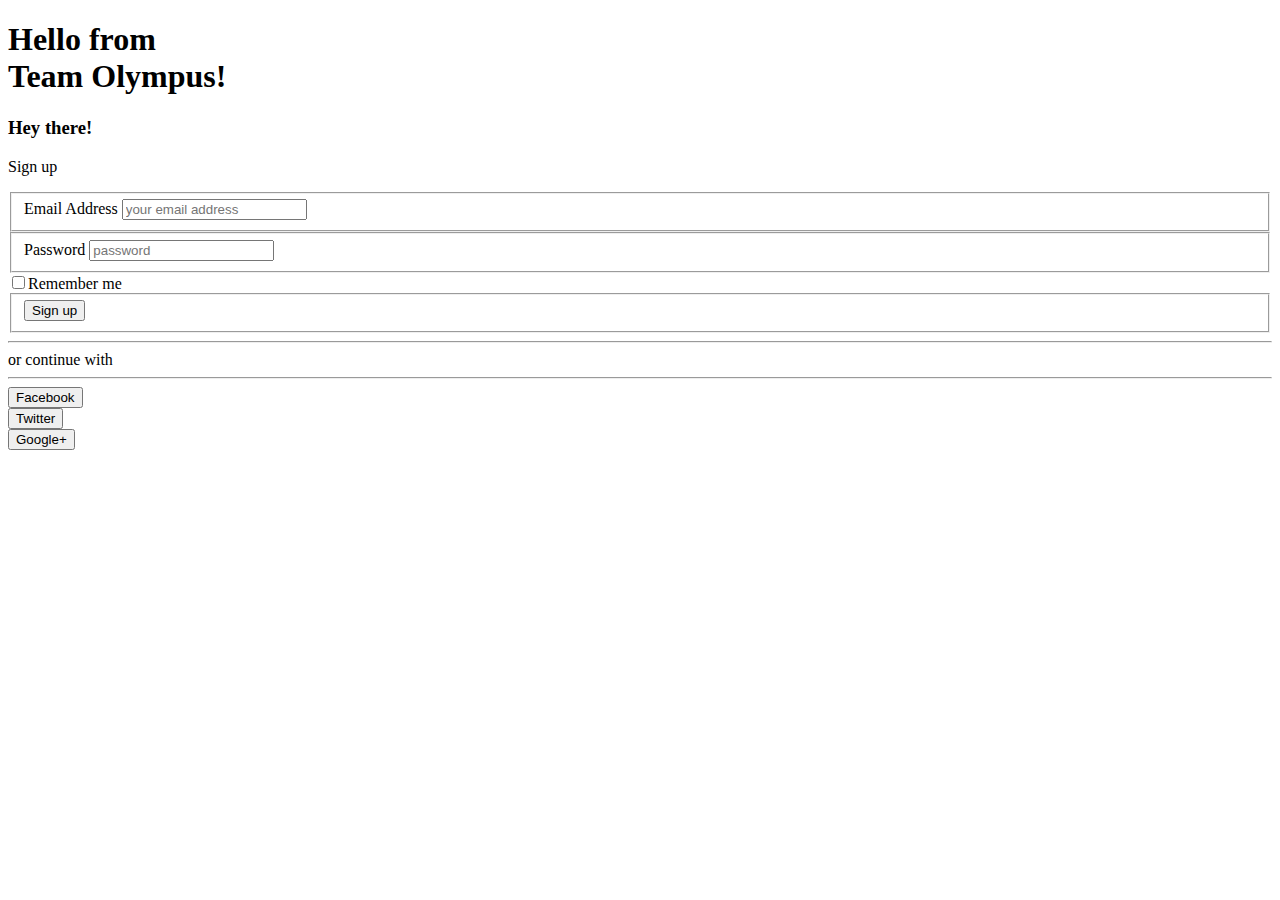
==== Registration.html @ c54a9e3f "Add files via upload" ====
<!DOCTYPE html>

<html lang="en-US">
  <head>
      <meta charset="utf-8">
      <title>Team Olympus</title>
      <link rel="stylesheet" href="css/reset.css">
      <link rel="stylesheet" href="css/Index.css">
      <link href="https://fonts.googleapis.com/css?family=Chilanka|Montserrat|Quicksand&display=swap" rel="stylesheet">
  </head>

  <body>
    <div class="left">
          <h1>
              Hello from<br/>Team Olympus!
          </h1>
    </div>

    <section class="main-section">
          <div class="welcome">
              <h3>Hey there!</h3>
              <p>Sign up</p>
          </div>

        <article>
            <form action="/" class="Sign in" id="log in">
                <fieldset class="main-email">
                    <label for="Sign in email">Email Address</label>
                    <input class="email"
                           id="email"
                           type="email"
                           placeholder="your email address"
                           required
                           data-content="An email address is required" />
                </fieldset>

                <fieldset class="main-password">
                  <label for="Sign in password">Password</label>
                          <input class="password"
                          name= "password"
                          type="password"
                          placeholder="password"
                          required
                          minlength="6"
                          data-content="A password is required. The password must be a series of alpha-numeric characters only."
                          data-role="validate"/>
                </fieldset>

                <div class="check">
                    <label>
                      <input
                      name="checkbox"
                      type="checkbox"/>Remember me
                    </label>
                </div>

                <fieldset class="main-submit">
                    <input class="submit"
                           id="email"
                           type="submit"
                           value="Sign up"/>
                </fieldset>
            </form>
        </article>
            <div class="or">
                    <hr class="bar"/>
                    <span>or continue with</span>
                    <hr class="bar"/>
            </div>

            <div class="container">
                <div class="facebook">
                    <a href="">
                        <button>Facebook</button>
                    </a>
                </div>

                <div class="twitter">
                    <a href="">
                        <button>Twitter</button>
                    </a>
                </div>

                <div class="google">
                    <a href="">
                        <button>Google+</button>
                    </a>
                </div>
            </div>


    </section>
  </body>
</html>
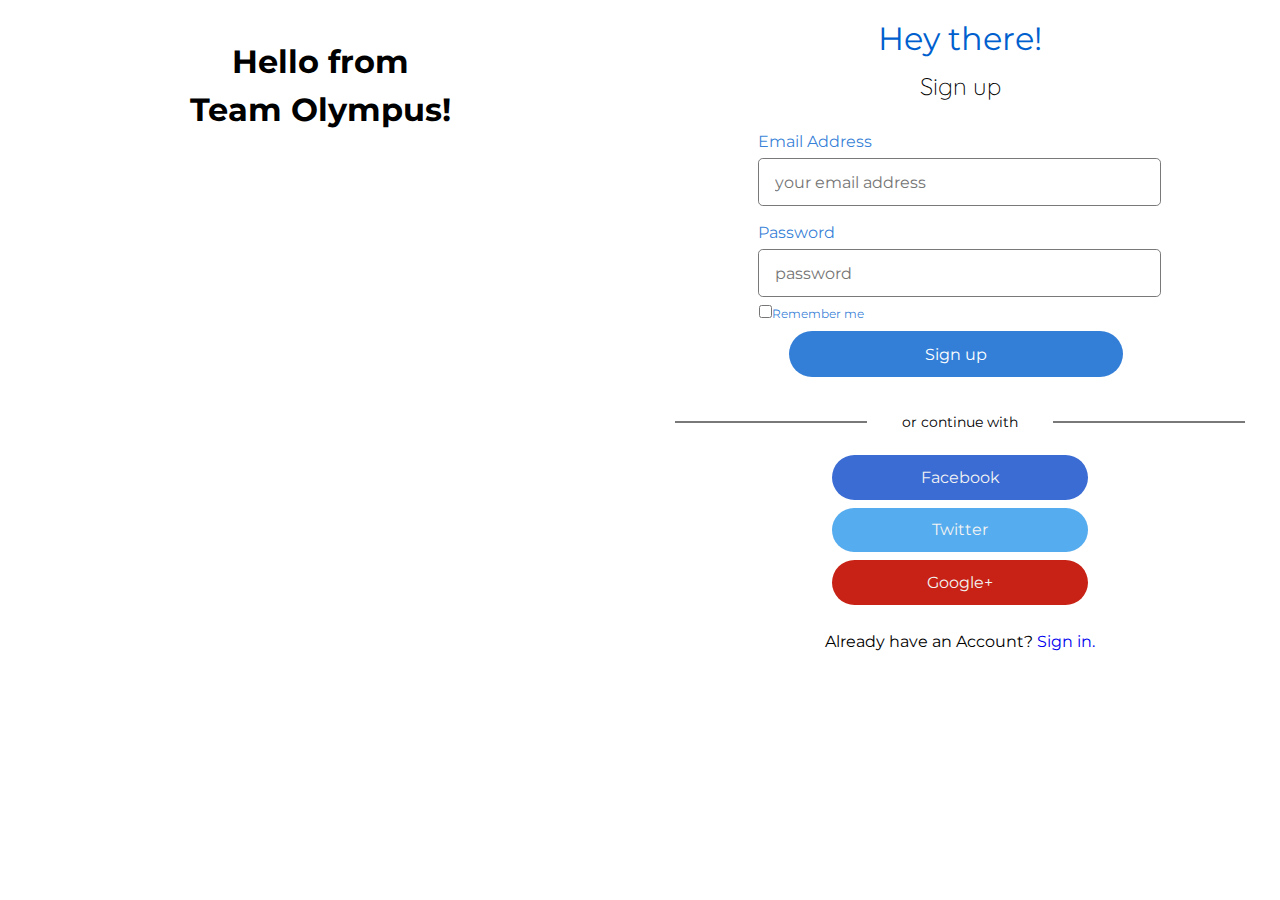
==== commit 85d84a16: "improved responsiveness" ====
--- a/Registration.html
+++ b/Registration.html
@@ -1,94 +1,100 @@
-<!DOCTYPE html>
-
-<html lang="en-US">
-  <head>
-      <meta charset="utf-8">
-      <title>Team Olympus</title>
-      <link rel="stylesheet" href="css/reset.css">
-      <link rel="stylesheet" href="css/Index.css">
-      <link href="https://fonts.googleapis.com/css?family=Chilanka|Montserrat|Quicksand&display=swap" rel="stylesheet">
-  </head>
-
-  <body>
-    <div class="left">
-          <h1>
-              Hello from<br/>Team Olympus!
-          </h1>
-    </div>
-
-    <section class="main-section">
-          <div class="welcome">
-              <h3>Hey there!</h3>
-              <p>Sign up</p>
-          </div>
-
-        <article>
-            <form action="/" class="Sign in" id="log in">
-                <fieldset class="main-email">
-                    <label for="Sign in email">Email Address</label>
-                    <input class="email"
-                           id="email"
-                           type="email"
-                           placeholder="your email address"
-                           required
-                           data-content="An email address is required" />
-                </fieldset>
-
-                <fieldset class="main-password">
-                  <label for="Sign in password">Password</label>
-                          <input class="password"
-                          name= "password"
-                          type="password"
-                          placeholder="password"
-                          required
-                          minlength="6"
-                          data-content="A password is required. The password must be a series of alpha-numeric characters only."
-                          data-role="validate"/>
-                </fieldset>
-
-                <div class="check">
-                    <label>
-                      <input
-                      name="checkbox"
-                      type="checkbox"/>Remember me
-                    </label>
-                </div>
-
-                <fieldset class="main-submit">
-                    <input class="submit"
-                           id="email"
-                           type="submit"
-                           value="Sign up"/>
-                </fieldset>
-            </form>
-        </article>
-            <div class="or">
-                    <hr class="bar"/>
-                    <span>or continue with</span>
-                    <hr class="bar"/>
-            </div>
-
-            <div class="container">
-                <div class="facebook">
-                    <a href="">
-                        <button>Facebook</button>
-                    </a>
-                </div>
-
-                <div class="twitter">
-                    <a href="">
-                        <button>Twitter</button>
-                    </a>
-                </div>
-
-                <div class="google">
-                    <a href="">
-                        <button>Google+</button>
-                    </a>
-                </div>
-            </div>
-
-
-    </section>
-  </body>
-</html>
+<!DOCTYPE html>
+
+<html lang="en-US">
+  <head>
+      <meta charset="utf-8">
+      <title>Team Olympus</title>
+      <link rel="stylesheet" href="css/reset.css">
+      <link rel="stylesheet" href="css/Index.css">
+      <link href="https://fonts.googleapis.com/css?family=Chilanka|Montserrat|Quicksand&display=swap" rel="stylesheet">
+  </head>
+
+  <body>
+    <div class="left">
+          <h1>
+              Hello from<br/>Team Olympus!
+          </h1>
+    </div>
+
+    <section class="main-section">
+          <div class="welcome">
+              <h3>Hey there!</h3>
+              <p>Sign up</p>
+          </div>
+
+        <article>
+            <form action="/" class="Sign in" id="log in">
+                <fieldset class="main-email">
+                    <label for="Sign in email">Email Address</label>
+                    <input class="email"
+                           id="email"
+                           type="email"
+                           placeholder="your email address"
+                           required
+                           data-content="An email address is required" />
+                </fieldset>
+
+                <fieldset class="main-password">
+                  <label for="Sign in password">Password</label>
+                          <input class="password"
+                          name= "password"
+                          type="password"
+                          placeholder="password"
+                          required
+                          minlength="6"
+                          data-content="A password is required. The password must be a series of alpha-numeric characters only."
+                          data-role="validate"/>
+                </fieldset>
+
+                <div class="check">
+                    <label>
+                      <input
+                      name="checkbox"
+                      type="checkbox"/>Remember me
+                    </label>
+                </div>
+
+                <fieldset class="main-submit">
+                    <input class="submit"
+                           id="email"
+                           type="submit"
+                           value="Sign up"/>
+                </fieldset>
+            </form>
+        </article>
+            <div class="or">
+                    <hr class="bar"/>
+                    <span>or continue with</span>
+                    <hr class="bar"/>
+            </div>
+
+            <div class="container">
+                <div class="facebook">
+                    <a href="">
+                        <button>Facebook</button>
+                    </a>
+                </div>
+
+                <div class="twitter">
+                    <a href="">
+                        <button>Twitter</button>
+                    </a>
+                </div>
+
+                <div class="google">
+                    <a href="">
+                        <button>Google+</button>
+                    </a>
+                </div>
+            </div>
+
+            <div class="new">
+                  <span>Already have an Account?<span>
+                  <a href="Index.html"><span>Sign in.</span>
+                  </a>
+            </div>
+
+
+    </section>
+  </body>
+</html>
--- a/css/Index.css
+++ b/css/Index.css
@@ -0,0 +1,334 @@
+* {
+ font-family: 'Montserrat', sans-serif;
+}
+
+.left {
+  background-image: url(https://res.cloudinary.com/kai123/image/upload/v1568848018/HNG/HNG_task1_z4pzu9.png);
+  background-size: cover;
+  background-position: center center;
+  background-repeat: no-repeat;
+  padding: 3%;
+  text-align: center;
+  float: left;
+  height: 100vh;
+  width: 50%;
+}
+
+.left h1 {
+  font-size: 200%;
+  font-weight: bold;
+  line-height: 1.5em;
+}
+
+.main-section {
+  width: 50%;
+  float: right;
+  height: 100vh;
+}
+
+.welcome {
+  padding: 2%;
+}
+
+.main-section div h3 {
+  font-weight: auto;
+  font-size: 200%;
+  font-family: 'Montserrat', cursive;
+  color: #005FCE;
+  text-align: center;
+  padding: 1%;
+}
+
+.main-section div p {
+  font-family: 'Quicksand', sans-serif;
+  font-size: 150%;
+  text-align: center;
+  font-weight: lighter;
+  padding: 0.3em 0 0 0;
+}
+
+.main-section article {
+  padding: 1% 1% 1% 12%;
+}
+
+.main-section fieldset {
+  border: none;
+  padding: 1% 7% 1% 7%;
+  text-decoration: none;
+}
+
+.main-section label {
+  display: block;
+  line-height: 2em;
+  color: #005FCE;
+  color: rgba(0, 95, 206, 0.8);
+}
+
+.main-section fieldset:last-child {
+  margin: 0;
+}
+
+.main-section fieldset input[type="email"], .main-section fieldset input[type="password"] {
+  width: 85%;
+  height: 3em;
+  border-radius: 0.3em;
+  border: 1px solid black;
+  border-color: #797979;
+}
+
+.main-section fieldset input[placeholder="your email address"], .main-section fieldset input[placeholder="password"] {
+  padding: 0 0 0 1em;
+}
+
+.check label {
+  display: inline;
+  padding: 0 5% 0 6.5%;
+  width: 32%;
+  font-size: 85%;
+}
+
+.check {
+  display: inline;
+  padding: 0 5% 0 1%;
+  width: 32%;
+  font-size: 85%;
+}
+
+.check input {
+  padding: 0;
+}
+
+.main-section fieldset input[type="submit"] {
+  padding: 3% 5%;
+  width: 75%;
+  border-radius: 3em;
+  border: none;
+  background-color: #005FCE;
+  background-color: rgba(0, 95, 206, 0.8);
+  color: white;
+}
+
+.main-submit {
+  margin-left: 6% !important;
+}
+
+.forgot a {
+  font-size: 50%;
+  text-align: center;
+  text-decoration: none;
+  padding: 0;
+  color: #797979;
+}
+
+.main-section fieldset input[type="submit"]:hover {
+  outline: none !important;
+  background-color: #054c9e;
+  background-color: rgba(5, 76, 158, 0.8);
+  -webkit-transition: all 0.2s ease-in-out;
+  -moz-transition: all 0.2s ease-in-out;
+  -o-transition: all 0.2s ease-in-out;
+  transition: all 0.2s ease-in-out;
+}
+
+.or {
+  display: flex;
+  text-align: center;
+  flex-direction: row;
+  padding: 1.5em 0;
+  justify-content: center;
+}
+
+.bar {
+  display: flex;
+  width: 30%;
+  color: black;
+  border: none;
+  background-color: #797979;
+  height: 0.1em
+}
+
+.or span {
+  display: flex;
+  font-weight: 400;
+  font-size: 90%;
+}
+
+.container {
+  display: flex;
+  flex-direction: column;
+  text-align: center;
+}
+
+.container button {
+  width: 40%;
+  padding: 2% 7%;
+  border-radius: 2em;
+  margin-bottom: 0.5em;
+  border: none;
+  font-size: 100%;
+}
+
+.facebook button {
+  background-color: #3a6cd4;
+  color: #f3f3f3;
+}
+
+.facebook button:hover {
+  outline: none !important;
+  color: white;
+  background-color: #2a54ab;
+  background-color: rgba(42, 84, 171, 0.8);
+  -webkit-transition: all 0.01s ease-in-out;
+  -moz-transition: all 0.01s ease-in-out;
+  -o-transition: all 0.01s ease-in-out;
+  transition: all 0.01s ease-in-out;
+}
+
+
+.twitter button {
+  background-color: #55acee;
+  color: #f3f3f3;
+}
+
+.twitter button:hover {
+  outline: none !important;
+  color: white;
+  background-color: #0e86e2;
+  background-color: rgba(14, 134, 226, 0.8);
+  -webkit-transition: all 0.01s ease-in-out;
+  -moz-transition: all 0.01s ease-in-out;
+  -o-transition: all 0.01s ease-in-out;
+  transition: all 0.01s ease-in-out;
+}
+
+.google button {
+  background-color: #c72215;
+  color: #f3f3f3;
+}
+
+.google button:hover {
+  outline: none !important;
+  color: white;
+  background-color: #a91206;
+  background-color: rgba(169, 18, 6, 0.8);
+  -webkit-transition: all 0.01s ease-in-out;
+  -moz-transition: all 0.01s ease-in-out;
+  -o-transition: all 0.01s ease-in-out;
+  transition: all 0.01s ease-in-out;
+}
+
+.new {
+  text-align: center;
+  padding: 3% 5%;
+}
+
+.new a {
+  text-decoration: none;
+}
+
+.new a:hover {
+  color: #005FCE;
+  text-decoration-line: underline;
+  font-size: 102%;
+}
+
+
+
+/* Mobile (portrait and landscape)*/
+@media only screen and (max-device-width: 745px) {
+
+.left {
+  width: 100%;
+  display: block;
+  height: 550px;
+  background-image: url(https://res.cloudinary.com/kai123/image/upload/v1568848018/HNG/HNG_task1_z4pzu9.png);
+  background-position: center center;
+  background-repeat: no-repeat;
+}
+
+.main-section {
+  width: 100%;
+  float: none;
+  padding: none;
+}
+
+.left h1 {
+  visibility: collapse;
+}
+
+.welcome {
+  padding: 30px 0 0 0;
+}
+
+.welcome {
+  padding: 50% 0 5% 0;
+}
+
+.main-section div h3 {
+  height: auto;
+  font-size: 300%;
+  padding: 0;
+}
+
+.main-section div p {
+  font-family: 'Quicksand', sans-serif;
+  font-size: 150%;
+  text-align: center;
+  font-weight: lighter;
+  padding: 0.3em 0 0 0;
+}
+
+.main-section article {
+  padding: 1% 1% 1% 1%;
+}
+
+.main-section label {
+  font-size: 200%;
+}
+
+.main-email, .main-password {
+  padding: 0;
+}
+
+.main-submit {
+  text-align: center;
+}
+
+.main-section fieldset input[type="email"], .main-section fieldset input[type="password"] {
+  width: 100%;
+  height: 6em;
+}
+
+.main-section fieldset input[type="submit"] {
+  padding: 5% 7%;
+  border-radius: 7em;
+  font-size: 180%;
+}
+
+.container button {
+  width: 70%;
+  padding: 2.7% 7%;
+  border-radius: 7em;
+  margin-bottom: 0.8em;
+  font-size: 180%;
+}
+
+.forgot a {
+  font-size: 80%;
+  text-align: center;
+  text-decoration: none;
+  padding: 0;
+  color: #797979;
+}
+
+.google button{
+  margin-bottom: 0;
+}
+
+.new {
+  padding: 2% 5%;
+}
+
+
+
+}
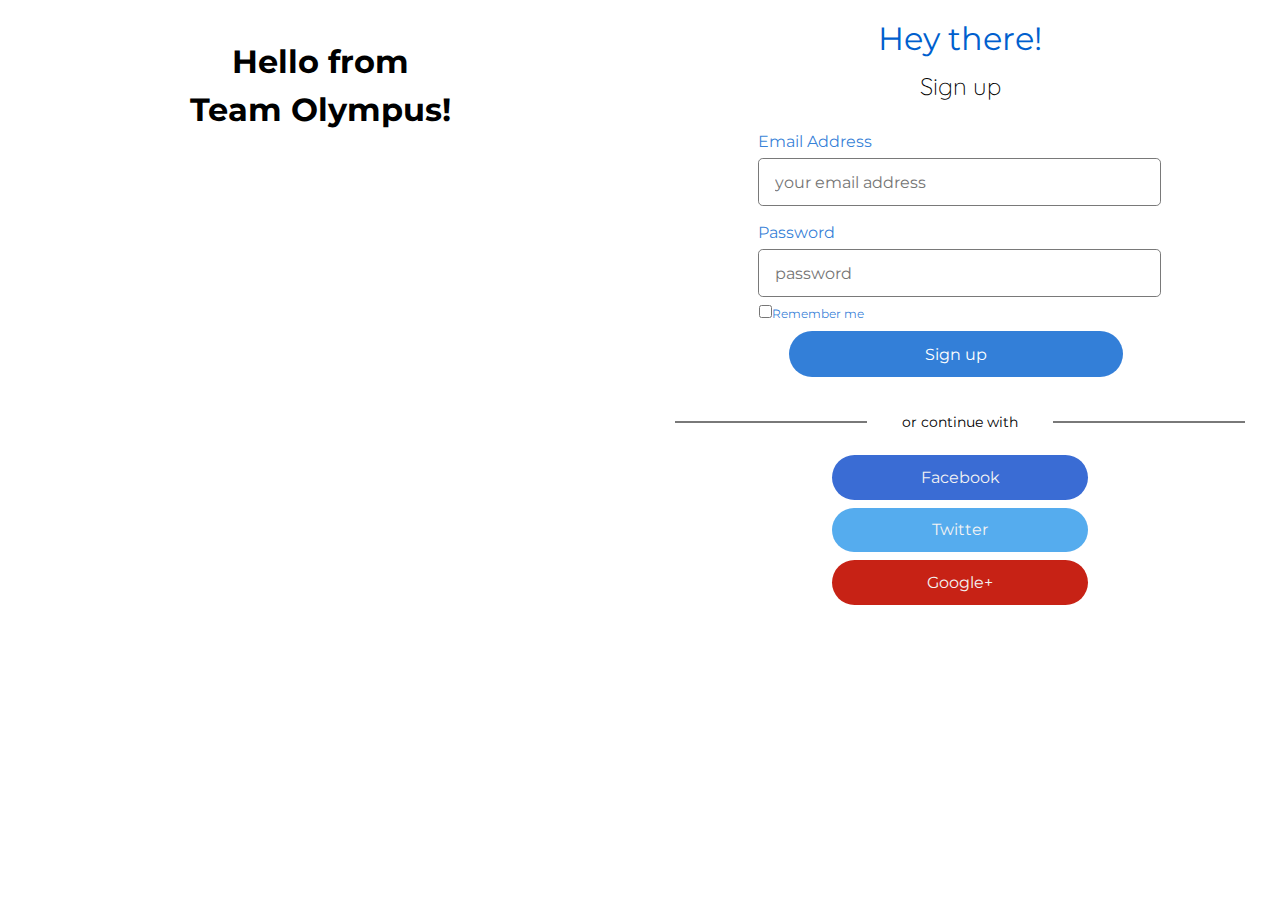
==== commit 6e2b5b59: "Merge branch 'master' of https://github.com/mikeolams/TeamOlympus" ====
--- a/Registration.html
+++ b/Registration.html
@@ -1,100 +1,94 @@
-<!DOCTYPE html>
-
-<html lang="en-US">
-  <head>
-      <meta charset="utf-8">
-      <title>Team Olympus</title>
-      <link rel="stylesheet" href="css/reset.css">
-      <link rel="stylesheet" href="css/Index.css">
-      <link href="https://fonts.googleapis.com/css?family=Chilanka|Montserrat|Quicksand&display=swap" rel="stylesheet">
-  </head>
-
-  <body>
-    <div class="left">
-          <h1>
-              Hello from<br/>Team Olympus!
-          </h1>
-    </div>
-
-    <section class="main-section">
-          <div class="welcome">
-              <h3>Hey there!</h3>
-              <p>Sign up</p>
-          </div>
-
-        <article>
-            <form action="/" class="Sign in" id="log in">
-                <fieldset class="main-email">
-                    <label for="Sign in email">Email Address</label>
-                    <input class="email"
-                           id="email"
-                           type="email"
-                           placeholder="your email address"
-                           required
-                           data-content="An email address is required" />
-                </fieldset>
-
-                <fieldset class="main-password">
-                  <label for="Sign in password">Password</label>
-                          <input class="password"
-                          name= "password"
-                          type="password"
-                          placeholder="password"
-                          required
-                          minlength="6"
-                          data-content="A password is required. The password must be a series of alpha-numeric characters only."
-                          data-role="validate"/>
-                </fieldset>
-
-                <div class="check">
-                    <label>
-                      <input
-                      name="checkbox"
-                      type="checkbox"/>Remember me
-                    </label>
-                </div>
-
-                <fieldset class="main-submit">
-                    <input class="submit"
-                           id="email"
-                           type="submit"
-                           value="Sign up"/>
-                </fieldset>
-            </form>
-        </article>
-            <div class="or">
-                    <hr class="bar"/>
-                    <span>or continue with</span>
-                    <hr class="bar"/>
-            </div>
-
-            <div class="container">
-                <div class="facebook">
-                    <a href="">
-                        <button>Facebook</button>
-                    </a>
-                </div>
-
-                <div class="twitter">
-                    <a href="">
-                        <button>Twitter</button>
-                    </a>
-                </div>
-
-                <div class="google">
-                    <a href="">
-                        <button>Google+</button>
-                    </a>
-                </div>
-            </div>
-
-            <div class="new">
-                  <span>Already have an Account?<span>
-                  <a href="Index.html"><span>Sign in.</span>
-                  </a>
-            </div>
-
-
-    </section>
-  </body>
-</html>
+<!DOCTYPE html>
+
+<html lang="en-US">
+  <head>
+      <meta charset="utf-8">
+      <title>Team Olympus</title>
+      <link rel="stylesheet" href="css/reset.css">
+      <link rel="stylesheet" href="css/Index.css">
+      <link href="https://fonts.googleapis.com/css?family=Chilanka|Montserrat|Quicksand&display=swap" rel="stylesheet">
+  </head>
+
+  <body>
+    <div class="left">
+          <h1>
+              Hello from<br/>Team Olympus!
+          </h1>
+    </div>
+
+    <section class="main-section">
+          <div class="welcome">
+              <h3>Hey there!</h3>
+              <p>Sign up</p>
+          </div>
+
+        <article>
+            <form action="/" class="Sign in" id="log in">
+                <fieldset class="main-email">
+                    <label for="Sign in email">Email Address</label>
+                    <input class="email"
+                           id="email"
+                           type="email"
+                           placeholder="your email address"
+                           required
+                           data-content="An email address is required" />
+                </fieldset>
+
+                <fieldset class="main-password">
+                  <label for="Sign in password">Password</label>
+                          <input class="password"
+                          name= "password"
+                          type="password"
+                          placeholder="password"
+                          required
+                          minlength="6"
+                          data-content="A password is required. The password must be a series of alpha-numeric characters only."
+                          data-role="validate"/>
+                </fieldset>
+
+                <div class="check">
+                    <label>
+                      <input
+                      name="checkbox"
+                      type="checkbox"/>Remember me
+                    </label>
+                </div>
+
+                <fieldset class="main-submit">
+                    <input class="submit"
+                           id="email"
+                           type="submit"
+                           value="Sign up"/>
+                </fieldset>
+            </form>
+        </article>
+            <div class="or">
+                    <hr class="bar"/>
+                    <span>or continue with</span>
+                    <hr class="bar"/>
+            </div>
+
+            <div class="container">
+                <div class="facebook">
+                    <a href="">
+                        <button>Facebook</button>
+                    </a>
+                </div>
+
+                <div class="twitter">
+                    <a href="">
+                        <button>Twitter</button>
+                    </a>
+                </div>
+
+                <div class="google">
+                    <a href="">
+                        <button>Google+</button>
+                    </a>
+                </div>
+            </div>
+
+
+    </section>
+  </body>
+</html>
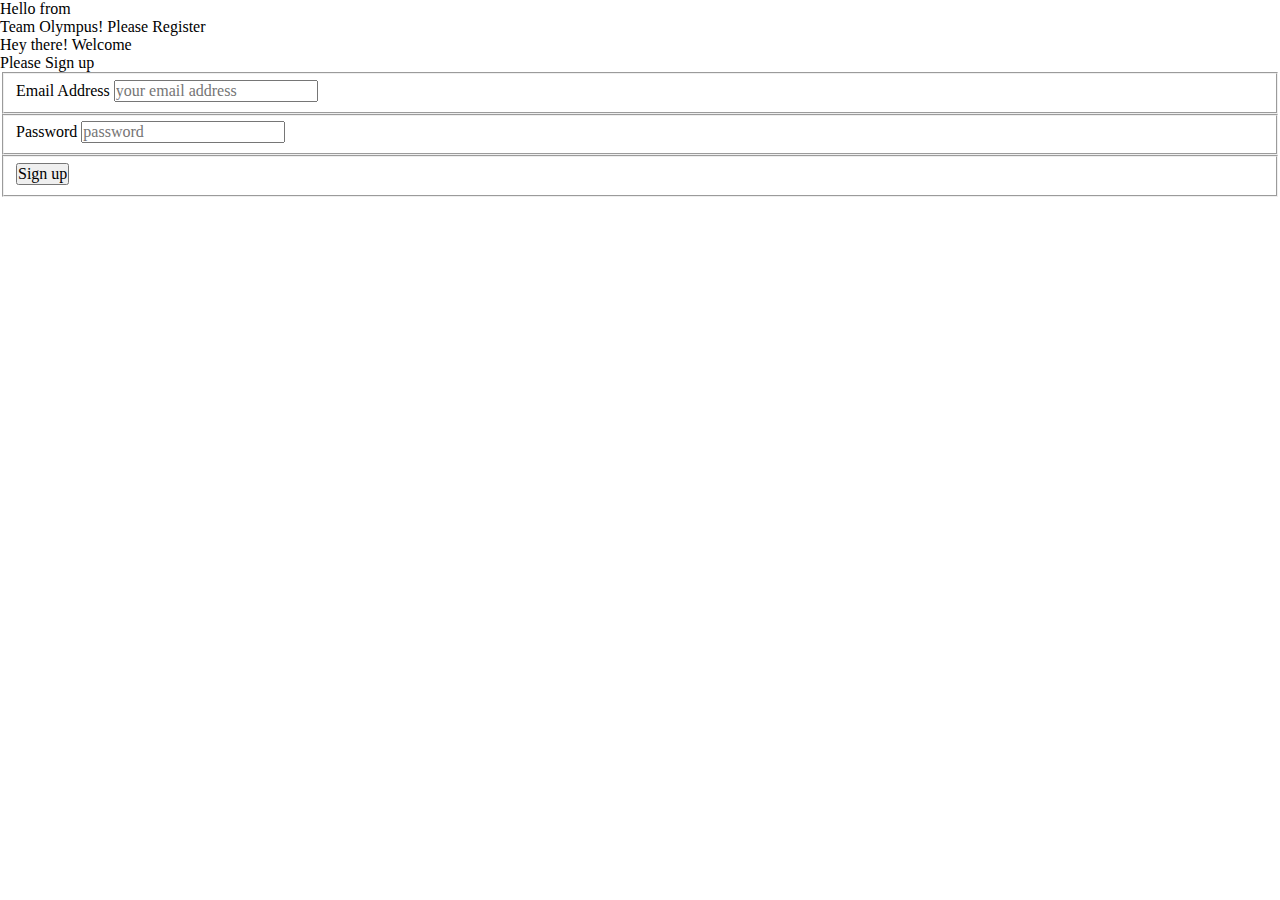
==== commit b2f13b2a: "registration template" ====
--- a/Registration.html
+++ b/Registration.html
@@ -3,23 +3,23 @@
 <html lang="en-US">
   <head>
       <meta charset="utf-8">
-      <title>Team Olympus</title>
+      <title>Team Olympus Users Registration Page</title>
       <link rel="stylesheet" href="css/reset.css">
-      <link rel="stylesheet" href="css/Index.css">
+      <link rel="stylesheet" href="registration.css">
       <link href="https://fonts.googleapis.com/css?family=Chilanka|Montserrat|Quicksand&display=swap" rel="stylesheet">
   </head>
 
   <body>
     <div class="left">
           <h1>
-              Hello from<br/>Team Olympus!
+              Hello from<br/>Team Olympus! Please Register
           </h1>
     </div>
 
     <section class="main-section">
           <div class="welcome">
-              <h3>Hey there!</h3>
-              <p>Sign up</p>
+              <h3>Hey there! Welcome</h3>
+              <p> Please Sign up</p>
           </div>
 
         <article>
@@ -46,13 +46,13 @@
                           data-role="validate"/>
                 </fieldset>
 
-                <div class="check">
+                <!-- <div class="check">
                     <label>
                       <input
                       name="checkbox"
                       type="checkbox"/>Remember me
                     </label>
-                </div>
+                </div> -->
 
                 <fieldset class="main-submit">
                     <input class="submit"
@@ -62,32 +62,6 @@
                 </fieldset>
             </form>
         </article>
-            <div class="or">
-                    <hr class="bar"/>
-                    <span>or continue with</span>
-                    <hr class="bar"/>
-            </div>
-
-            <div class="container">
-                <div class="facebook">
-                    <a href="">
-                        <button>Facebook</button>
-                    </a>
-                </div>
-
-                <div class="twitter">
-                    <a href="">
-                        <button>Twitter</button>
-                    </a>
-                </div>
-
-                <div class="google">
-                    <a href="">
-                        <button>Google+</button>
-                    </a>
-                </div>
-            </div>
-
 
     </section>
   </body>
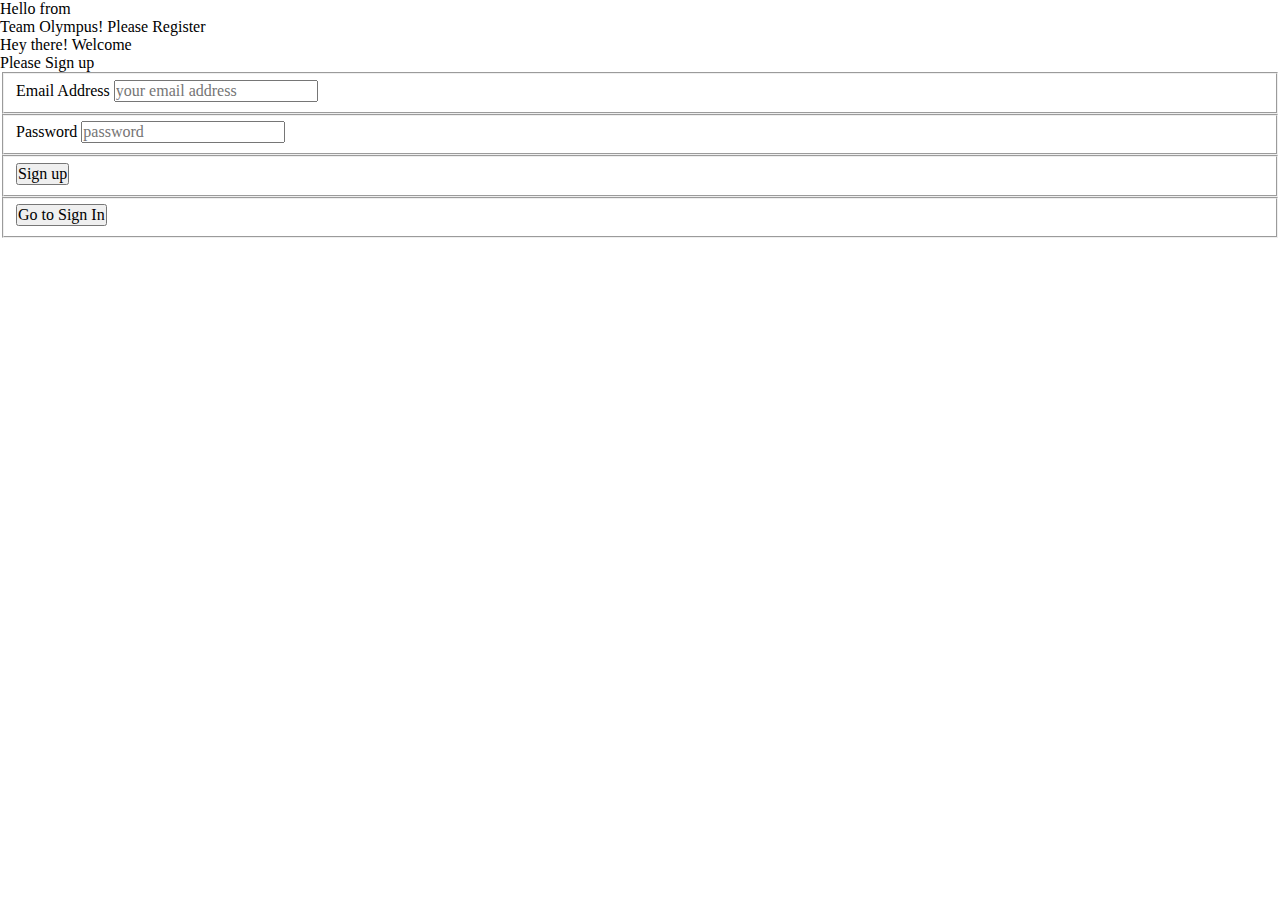
==== commit cee46630: "registration template" ====
--- a/Registration.html
+++ b/Registration.html
@@ -60,6 +60,12 @@
                            type="submit"
                            value="Sign up"/>
                 </fieldset>
+                <fieldset class="main-submit">
+                        <input class="submit"
+                               id="email"
+                               type="button"
+                               value="Go to Sign In"/>
+                    </fieldset>
             </form>
         </article>
 
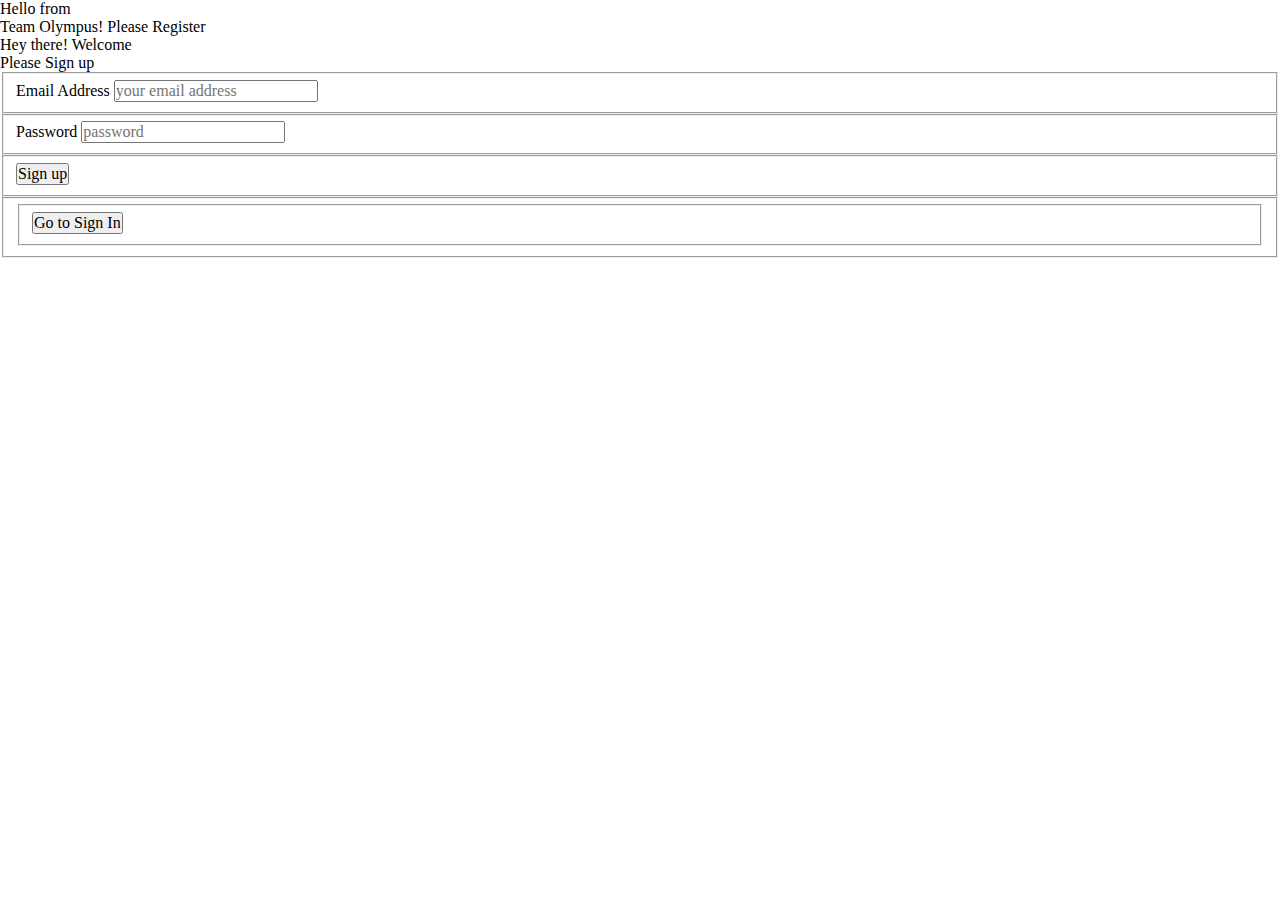
==== commit 6a39726a: "update registration file" ====
--- a/Registration.html
+++ b/Registration.html
@@ -61,11 +61,12 @@
                            value="Sign up"/>
                 </fieldset>
                 <fieldset class="main-submit">
-                        <input class="submit"
-                               id="email"
-                               type="button"
-                               value="Go to Sign In"/>
-                    </fieldset>
+                        <fieldset class="main-submit">
+                                <a href="index.html"><input class="submit"
+                                       type="button"
+                                       value="Go to Sign In"/>
+                                       </a>
+                            </fieldset>
             </form>
         </article>
 
